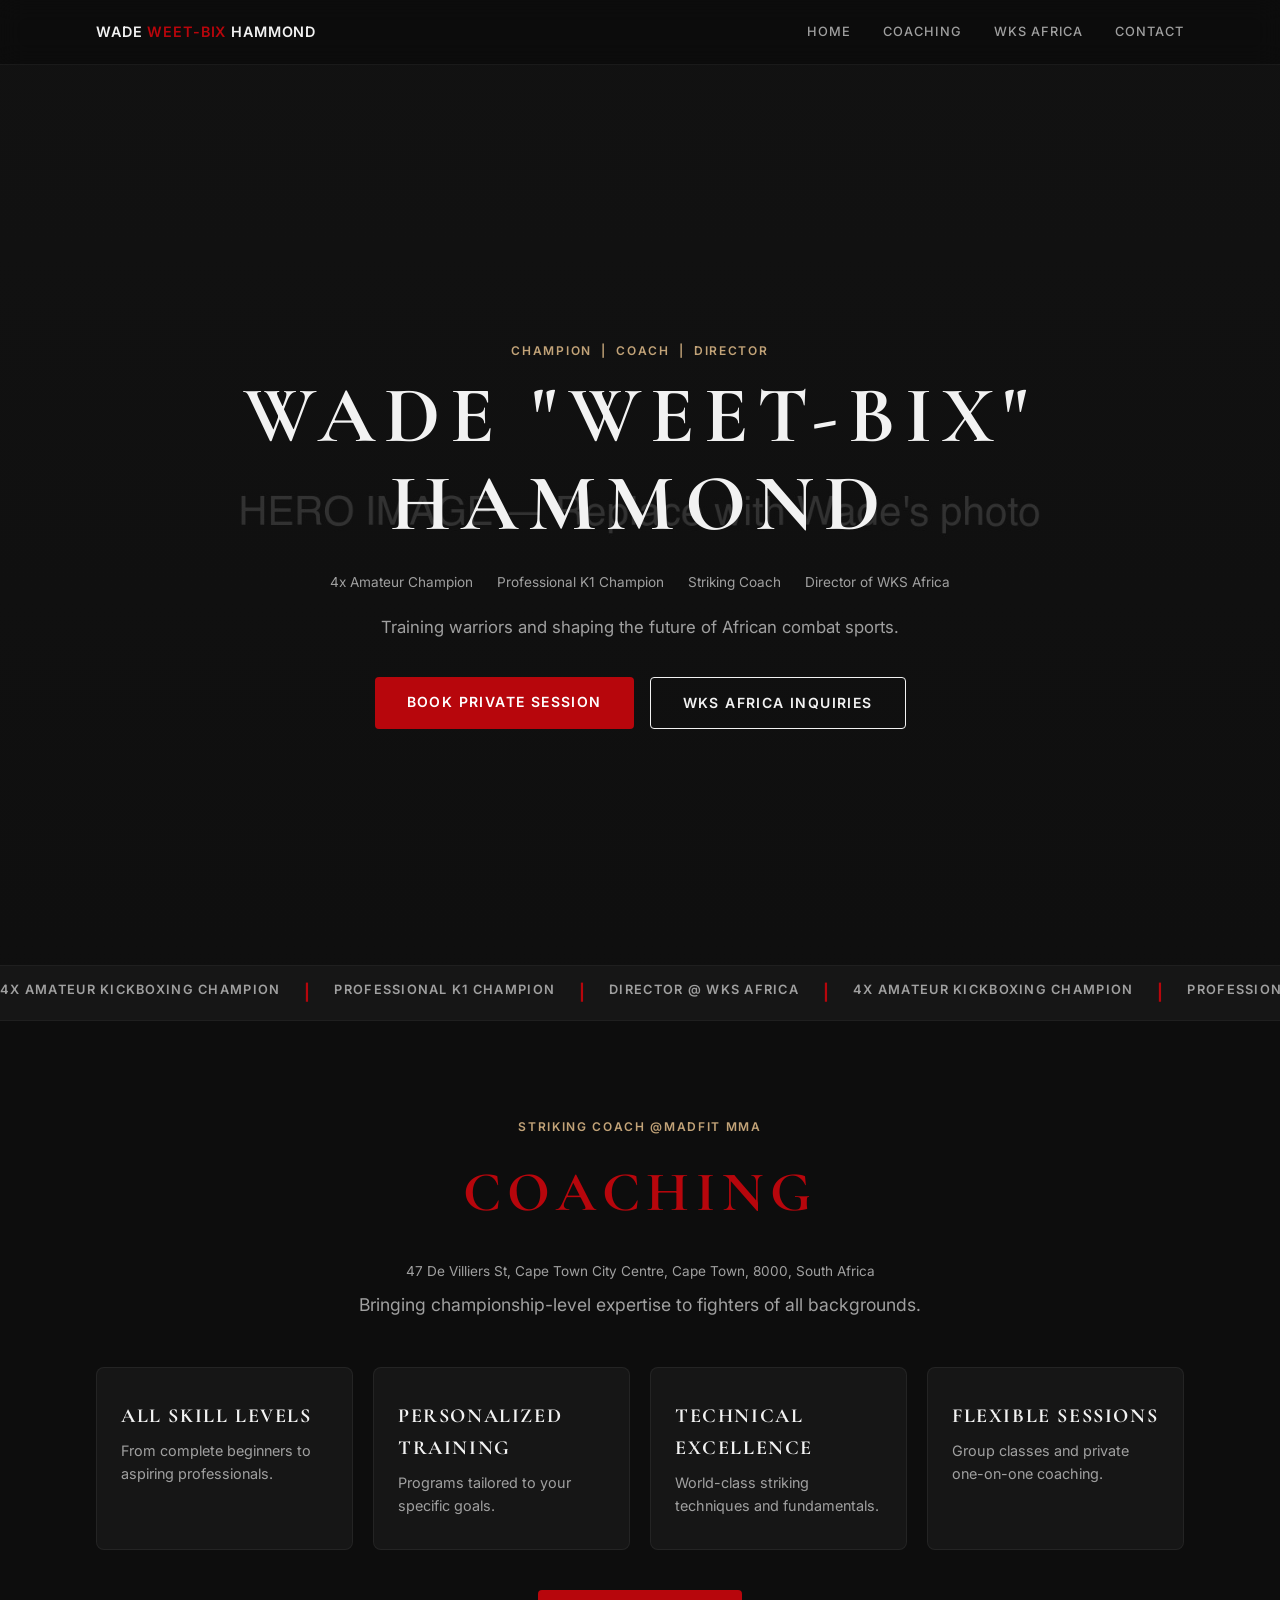
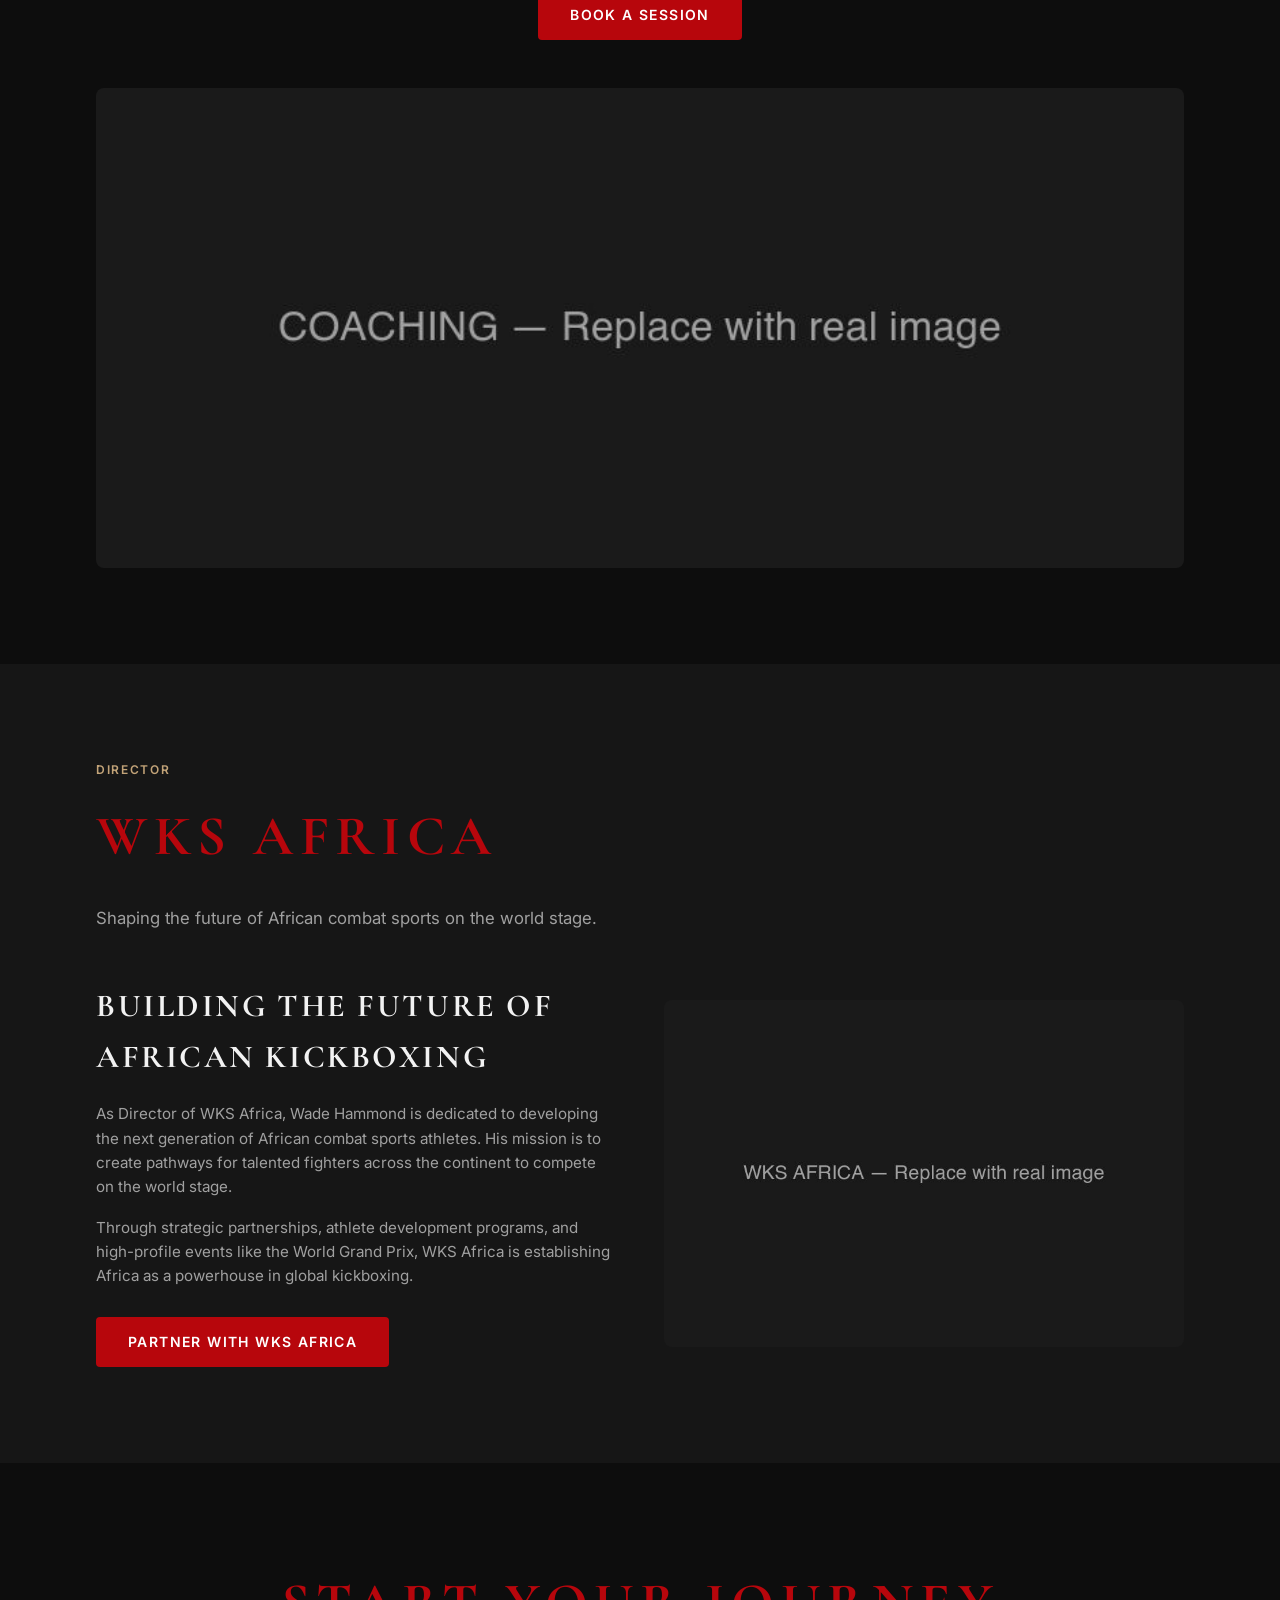
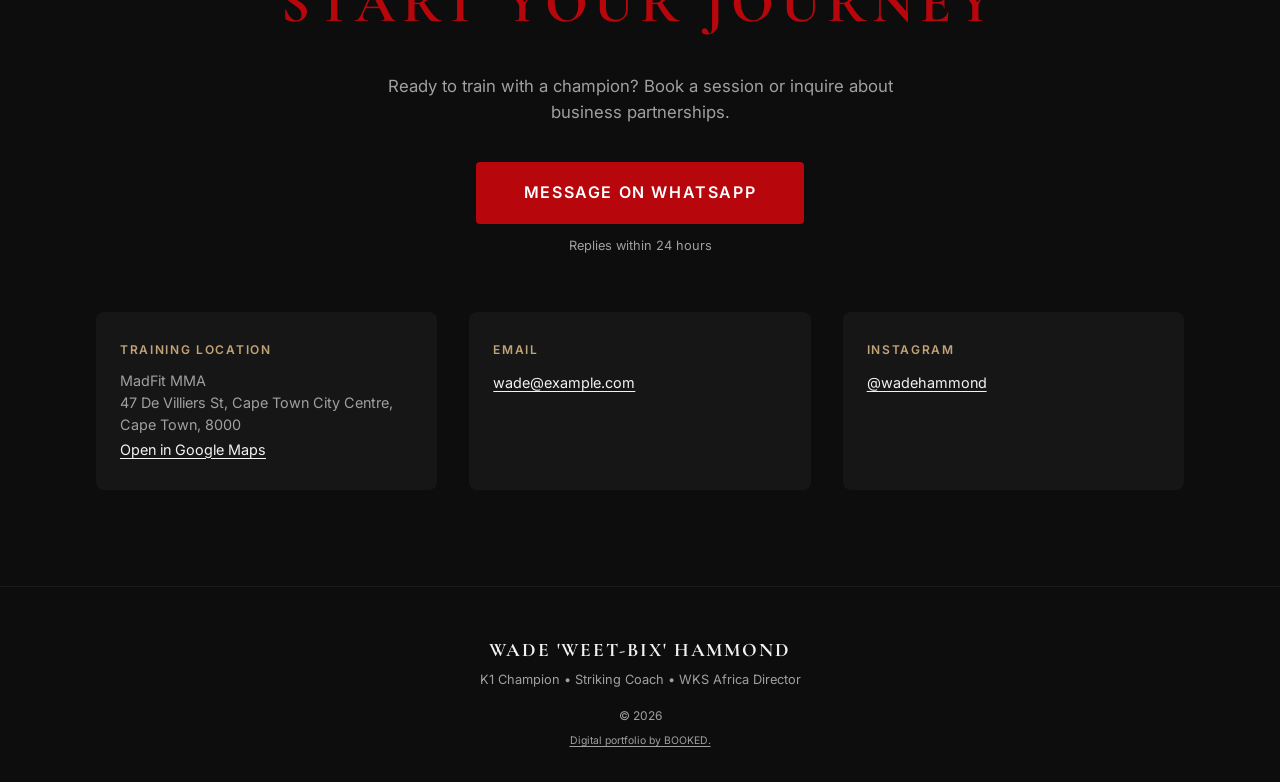
==== index.html @ 92cc2218 "Initial site for Wade 'Weet-Bix' Hammond Static one-page portfolio: hero, coaching, WKS Africa, cont" ====
<!DOCTYPE html>
<html lang="en">
<head>
  <meta charset="UTF-8">
  <meta name="viewport" content="width=device-width, initial-scale=1.0">
  <meta name="theme-color" content="#0D0D0D">
  <title>Wade "Weet-Bix" Hammond — K1 Champion, Striking Coach, WKS Africa Director</title>
  <meta name="description" content="Wade 'Weet-Bix' Hammond — 4x Amateur Kickboxing Champion, Professional K1 Champion, Striking Coach at MadFit MMA, and Director of WKS Africa.">
  <link rel="canonical" href="https://TODO.github.io/">
  <meta property="og:type" content="website">
  <meta property="og:title" content="Wade 'Weet-Bix' Hammond — K1 Champion & Coach">
  <meta property="og:description" content="4x Amateur Kickboxing Champion. Professional K1 Champion. Striking Coach. Director of WKS Africa.">
  <meta property="og:image" content="https://TODO.github.io/assets/og.jpg">
  <meta property="og:url" content="https://TODO.github.io/">
  <meta name="twitter:card" content="summary_large_image">
  <meta name="twitter:title" content="Wade 'Weet-Bix' Hammond — K1 Champion & Coach">
  <meta name="twitter:description" content="4x Amateur Kickboxing Champion. Professional K1 Champion. Striking Coach. Director of WKS Africa.">
  <meta name="twitter:image" content="https://TODO.github.io/assets/og.jpg">
  <link rel="icon" href="favicon.ico" sizes="any">
  <link rel="preconnect" href="https://fonts.googleapis.com">
  <link rel="preconnect" href="https://fonts.gstatic.com" crossorigin>
  <link href="https://fonts.googleapis.com/css2?family=Cormorant+Garamond:wght@600;700&family=Inter:wght@400;500;600&display=swap" rel="stylesheet">
  <link rel="stylesheet" href="styles.css">
  <script type="application/ld+json">
  {
    "@context": "https://schema.org",
    "@type": "Person",
    "name": "Wade Hammond",
    "alternateName": "Weet-Bix",
    "jobTitle": "Professional K1 Champion, Striking Coach, Director of WKS Africa",
    "sameAs": ["https://www.instagram.com/wadehammond91/"]
  }
  </script>
</head>
<body>
  <!-- HEADER -->
  <header class="header" id="header">
    <div class="header__inner">
      <a href="#" class="header__logo">Wade <span class="header__logo-accent">Weet-Bix</span> Hammond</a>
      <button class="burger" id="burger" aria-label="Open menu" aria-expanded="false" aria-controls="nav">
        <span class="burger__line"></span>
        <span class="burger__line"></span>
        <span class="burger__line"></span>
      </button>
      <nav class="nav" id="nav" role="navigation">
        <a href="#" class="nav__link">Home</a>
        <a href="#coaching" class="nav__link">Coaching</a>
        <a href="#wks" class="nav__link">WKS Africa</a>
        <a href="#contact" class="nav__link">Contact</a>
      </nav>
    </div>
  </header>

  <main>
    <!-- HERO -->
    <section class="hero" id="home">
      <div class="hero__bg" role="img" aria-label="Wade Hammond in action"></div>
      <div class="hero__overlay"></div>
      <div class="hero__content">
        <p class="label">Champion &nbsp;|&nbsp; Coach &nbsp;|&nbsp; Director</p>
        <h1 class="hero__title">Wade "Weet-Bix"<br>Hammond</h1>
        <ul class="hero__stats">
          <li>4x Amateur Champion</li>
          <li>Professional K1 Champion</li>
          <li>Striking Coach</li>
          <li>Director of WKS Africa</li>
        </ul>
        <p class="hero__text">Training warriors and shaping the future of African combat sports.</p>
        <div class="hero__buttons">
          <a href="https://wa.me/27712746378?text=Hi%20Wade%2C%20I%27d%20like%20to%20book%20a%20private%20session." class="btn btn--primary" target="_blank" rel="noopener">Book Private Session</a>
          <a href="https://wa.me/27712746378?text=Hi%20Wade%2C%20I%27m%20enquiring%20about%20WKS%20Africa." class="btn btn--outline" target="_blank" rel="noopener">WKS Africa Inquiries</a>
        </div>
      </div>
    </section>

    <!-- TICKER -->
    <div class="ticker" aria-hidden="true">
      <div class="ticker__track">
        <span class="ticker__item">4x Amateur Kickboxing Champion</span>
        <span class="ticker__sep">|</span>
        <span class="ticker__item">Professional K1 Champion</span>
        <span class="ticker__sep">|</span>
        <span class="ticker__item">Director @ WKS Africa</span>
        <span class="ticker__sep">|</span>
        <span class="ticker__item">4x Amateur Kickboxing Champion</span>
        <span class="ticker__sep">|</span>
        <span class="ticker__item">Professional K1 Champion</span>
        <span class="ticker__sep">|</span>
        <span class="ticker__item">Director @ WKS Africa</span>
        <span class="ticker__sep">|</span>
      </div>
    </div>

    <!-- COACHING -->
    <section class="section coaching" id="coaching">
      <div class="container">
        <p class="label">Striking Coach @MadFit MMA</p>
        <h2 class="section__title">Coaching</h2>
        <p class="coaching__address">47 De Villiers St, Cape Town City Centre, Cape Town, 8000, South Africa</p>
        <p class="coaching__intro">Bringing championship-level expertise to fighters of all backgrounds.</p>
        <div class="cards">
          <div class="card reveal">
            <h3 class="card__title">All Skill Levels</h3>
            <p class="card__text">From complete beginners to aspiring professionals.</p>
          </div>
          <div class="card reveal">
            <h3 class="card__title">Personalized Training</h3>
            <p class="card__text">Programs tailored to your specific goals.</p>
          </div>
          <div class="card reveal">
            <h3 class="card__title">Technical Excellence</h3>
            <p class="card__text">World-class striking techniques and fundamentals.</p>
          </div>
          <div class="card reveal">
            <h3 class="card__title">Flexible Sessions</h3>
            <p class="card__text">Group classes and private one-on-one coaching.</p>
          </div>
        </div>
        <a href="https://wa.me/27712746378?text=Hi%20Wade%2C%20I%27d%20like%20to%20book%20a%20private%20session." class="btn btn--primary" target="_blank" rel="noopener">Book A Session</a>
        <div class="coaching__image reveal">
          <img src="assets/coaching.jpg" alt="Wade Hammond coaching a fighter at MadFit MMA" loading="lazy" width="800" height="533">
        </div>
      </div>
    </section>

    <!-- WKS AFRICA -->
    <section class="section wks" id="wks">
      <div class="container">
        <p class="label">Director</p>
        <h2 class="section__title">WKS Africa</h2>
        <p class="wks__sub">Shaping the future of African combat sports on the world stage.</p>
        <div class="wks__body reveal">
          <div class="wks__copy">
            <h3 class="wks__heading">Building the Future of African Kickboxing</h3>
            <p>As Director of WKS Africa, Wade Hammond is dedicated to developing the next generation of African combat sports athletes. His mission is to create pathways for talented fighters across the continent to compete on the world stage.</p>
            <p>Through strategic partnerships, athlete development programs, and high-profile events like the World Grand Prix, WKS Africa is establishing Africa as a powerhouse in global kickboxing.</p>
            <a href="https://wa.me/27712746378?text=Hi%20Wade%2C%20I%27m%20enquiring%20about%20WKS%20Africa." class="btn btn--primary" target="_blank" rel="noopener">Partner with WKS Africa</a>
          </div>
          <div class="wks__image">
            <img src="assets/wks.jpg" alt="WKS Africa event — fighters competing on stage" loading="lazy" width="800" height="533">
          </div>
        </div>
      </div>
    </section>

    <!-- CONTACT -->
    <section class="section contact" id="contact">
      <div class="container">
        <h2 class="section__title">Start Your Journey</h2>
        <p class="contact__intro">Ready to train with a champion? Book a session or inquire about business partnerships.</p>
        <a href="https://wa.me/27712746378?text=Hi%20Wade%2C%20I%27d%20like%20to%20book%20a%20private%20session." class="btn btn--primary btn--lg" target="_blank" rel="noopener">Message on WhatsApp</a>
        <p class="contact__reply">Replies within 24 hours</p>
        <div class="contact__grid reveal">
          <div class="contact__block">
            <h3 class="contact__label">Training Location</h3>
            <p>MadFit MMA</p>
            <p>47 De Villiers St, Cape Town City Centre, Cape Town, 8000</p>
            <a href="https://maps.google.com/?q=47+De+Villiers+St,+Cape+Town+City+Centre,+Cape+Town,+8000" class="contact__link" target="_blank" rel="noopener">Open in Google Maps</a>
          </div>
          <div class="contact__block">
            <h3 class="contact__label">Email</h3>
            <!-- TODO: replace with real email -->
            <a href="mailto:wade@example.com" class="contact__link">wade@example.com</a>
          </div>
          <div class="contact__block">
            <h3 class="contact__label">Instagram</h3>
            <a href="https://www.instagram.com/wadehammond91/" class="contact__link" target="_blank" rel="noopener">@wadehammond</a>
          </div>
        </div>
      </div>
    </section>
  </main>

  <!-- FOOTER -->
  <footer class="footer">
    <div class="container">
      <p class="footer__name">Wade 'Weet-Bix' Hammond</p>
      <p class="footer__sub">K1 Champion &bull; Striking Coach &bull; WKS Africa Director</p>
      <p class="footer__copy">&copy; 2026</p>
      <!-- TODO: replace placeholder URL -->
      <p class="footer__credit"><a href="https://TODO.example.com" target="_blank" rel="noopener">Digital portfolio by BOOKED.</a></p>
    </div>
  </footer>

  <script src="script.js"></script>
</body>
</html>
---- styles.css ----
/* ─── RESET & TOKENS ─── */
*,*::before,*::after{box-sizing:border-box;margin:0;padding:0}
:root{
  --bg:#0D0D0D;--panel:#161616;--text:#F2F2F2;--muted:#A0A0A0;
  --red:#B7060C;--gold:#C2A378;
  --font-heading:'Cormorant Garamond',serif;
  --font-body:'Inter',sans-serif;
  --ease:cubic-bezier(.22,1,.36,1);
}
html{scroll-behavior:smooth;scroll-padding-top:72px}
body{font-family:var(--font-body);color:var(--text);background:var(--bg);line-height:1.6;-webkit-font-smoothing:antialiased;overflow-x:hidden}
img{display:block;max-width:100%;height:auto}
a{color:inherit;text-decoration:none}
ul{list-style:none}

/* ─── UTILITIES ─── */
.container{width:100%;max-width:1120px;margin:0 auto;padding:0 16px}
.label{font-family:var(--font-body);font-size:.75rem;font-weight:600;letter-spacing:.14em;text-transform:uppercase;color:var(--gold);margin-bottom:12px}
.section{padding:96px 0}
.section__title{font-family:var(--font-heading);font-size:clamp(2rem,5vw,3.5rem);font-weight:700;text-transform:uppercase;letter-spacing:.12em;color:var(--red);margin-bottom:24px}

/* ─── BUTTONS ─── */
.btn{display:inline-block;font-family:var(--font-body);font-weight:600;font-size:.875rem;letter-spacing:.1em;text-transform:uppercase;padding:14px 32px;border-radius:4px;min-height:44px;min-width:44px;transition:opacity .25s var(--ease),transform .25s var(--ease);cursor:pointer;text-align:center}
.btn:focus-visible{outline:2px solid var(--gold);outline-offset:3px}
.btn--primary{background:var(--red);color:#fff;border:none}
.btn--primary:hover{opacity:.88;transform:translateY(-1px)}
.btn--outline{background:transparent;color:var(--text);border:1px solid var(--text)}
.btn--outline:hover{background:rgba(255,255,255,.06)}
.btn--lg{font-size:1rem;padding:18px 48px}

/* ─── HEADER ─── */
.header{position:sticky;top:0;z-index:100;background:rgba(13,13,13,.92);backdrop-filter:blur(12px);-webkit-backdrop-filter:blur(12px);border-bottom:1px solid rgba(255,255,255,.06)}
.header__inner{display:flex;align-items:center;justify-content:space-between;height:64px;max-width:1120px;margin:0 auto;padding:0 16px}
.header__logo{font-family:var(--font-body);font-weight:600;font-size:.9rem;letter-spacing:.06em;text-transform:uppercase;white-space:nowrap}
.header__logo-accent{color:var(--red)}
.nav{display:flex;gap:32px}
.nav__link{font-size:.8rem;font-weight:500;letter-spacing:.08em;text-transform:uppercase;color:var(--muted);transition:color .2s}
.nav__link:hover,.nav__link:focus-visible{color:var(--text)}

/* burger */
.burger{display:none;flex-direction:column;justify-content:center;gap:5px;width:44px;height:44px;background:none;border:none;cursor:pointer;padding:10px}
.burger__line{display:block;width:24px;height:2px;background:var(--text);border-radius:2px;transition:transform .3s var(--ease),opacity .3s}
.burger[aria-expanded="true"] .burger__line:nth-child(1){transform:translateY(7px) rotate(45deg)}
.burger[aria-expanded="true"] .burger__line:nth-child(2){opacity:0}
.burger[aria-expanded="true"] .burger__line:nth-child(3){transform:translateY(-7px) rotate(-45deg)}

@media(max-width:767px){
  .burger{display:flex}
  .nav{position:fixed;inset:64px 0 0;background:rgba(13,13,13,.97);flex-direction:column;align-items:center;justify-content:center;gap:40px;transform:translateY(-100%);opacity:0;pointer-events:none;transition:transform .4s var(--ease),opacity .4s}
  .nav--open{transform:translateY(0);opacity:1;pointer-events:auto}
  .nav__link{font-size:1.1rem}
}

/* ─── HERO ─── */
.hero{position:relative;min-height:100svh;display:flex;align-items:center;justify-content:center;text-align:center;overflow:hidden}
.hero__bg{position:absolute;inset:0;background:url('assets/hero.jpg') center/cover no-repeat;z-index:0}
.hero__overlay{position:absolute;inset:0;background:linear-gradient(180deg,rgba(13,13,13,.65) 0%,rgba(13,13,13,.85) 100%);z-index:1}
.hero__content{position:relative;z-index:2;padding:120px 16px 80px}
.hero__title{font-family:var(--font-heading);font-size:clamp(2.4rem,7vw,5rem);font-weight:700;text-transform:uppercase;letter-spacing:.12em;line-height:1.1;margin-bottom:24px}
.hero__stats{display:flex;flex-wrap:wrap;justify-content:center;gap:8px 24px;margin-bottom:20px;font-size:.85rem;color:var(--muted)}
.hero__stats li{white-space:nowrap}
.hero__text{max-width:560px;margin:0 auto 36px;font-size:1.05rem;color:var(--muted)}
.hero__buttons{display:flex;flex-wrap:wrap;justify-content:center;gap:16px}

/* ─── TICKER ─── */
.ticker{overflow:hidden;background:var(--panel);padding:14px 0;border-top:1px solid rgba(255,255,255,.04);border-bottom:1px solid rgba(255,255,255,.04)}
.ticker__track{display:flex;gap:24px;white-space:nowrap;animation:scroll 30s linear infinite;width:max-content}
.ticker__item{font-size:.8rem;font-weight:600;letter-spacing:.1em;text-transform:uppercase;color:var(--muted)}
.ticker__sep{color:var(--red);font-weight:700}
@keyframes scroll{to{transform:translateX(-50%)}}
@media(prefers-reduced-motion:reduce){.ticker__track{animation:none}}

/* ─── COACHING ─── */
.coaching{text-align:center}
.coaching__address{font-size:.85rem;color:var(--muted);margin-bottom:8px}
.coaching__intro{font-size:1.1rem;color:var(--muted);max-width:600px;margin:0 auto 48px}
.cards{display:grid;grid-template-columns:repeat(auto-fit,minmax(240px,1fr));gap:20px;margin-bottom:40px}
.card{background:var(--panel);border:1px solid rgba(255,255,255,.06);border-radius:8px;padding:32px 24px;text-align:left}
.card__title{font-family:var(--font-heading);font-size:1.25rem;font-weight:700;text-transform:uppercase;letter-spacing:.08em;margin-bottom:8px}
.card__text{font-size:.9rem;color:var(--muted);line-height:1.55}
.coaching .btn{margin-bottom:48px}
.coaching__image img{border-radius:8px;width:100%;max-height:480px;object-fit:cover}

/* ─── WKS ─── */
.wks{background:var(--panel)}
.wks__sub{font-size:1.05rem;color:var(--muted);margin-bottom:48px;max-width:600px}
.wks__body{display:grid;grid-template-columns:1fr 1fr;gap:48px;align-items:center}
.wks__heading{font-family:var(--font-heading);font-size:clamp(1.4rem,3vw,2rem);font-weight:700;text-transform:uppercase;letter-spacing:.08em;margin-bottom:20px}
.wks__copy p{color:var(--muted);margin-bottom:16px;font-size:.95rem}
.wks__copy .btn{margin-top:12px}
.wks__image img{border-radius:8px;width:100%;object-fit:cover}
@media(max-width:767px){.wks__body{grid-template-columns:1fr}}

/* ─── CONTACT ─── */
.contact{text-align:center}
.contact__intro{color:var(--muted);max-width:520px;margin:0 auto 36px;font-size:1.05rem}
.contact__reply{font-size:.8rem;color:var(--muted);margin-top:12px;margin-bottom:56px}
.contact__grid{display:grid;grid-template-columns:repeat(auto-fit,minmax(200px,1fr));gap:32px;text-align:left}
.contact__block{background:var(--panel);border-radius:8px;padding:28px 24px}
.contact__label{font-family:var(--font-body);font-size:.75rem;font-weight:600;letter-spacing:.14em;text-transform:uppercase;color:var(--gold);margin-bottom:10px}
.contact__block p{font-size:.9rem;color:var(--muted);line-height:1.55}
.contact__link{color:var(--text);font-size:.9rem;text-decoration:underline;text-underline-offset:3px}
.contact__link:hover{color:var(--gold)}

/* ─── FOOTER ─── */
.footer{border-top:1px solid rgba(255,255,255,.06);padding:48px 0 32px;text-align:center}
.footer__name{font-family:var(--font-heading);font-size:1.2rem;font-weight:700;text-transform:uppercase;letter-spacing:.1em;margin-bottom:4px}
.footer__sub{font-size:.8rem;color:var(--muted);margin-bottom:16px}
.footer__copy{font-size:.75rem;color:var(--muted);margin-bottom:8px}
.footer__credit{font-size:.65rem;color:var(--muted)}
.footer__credit a{text-decoration:underline;text-underline-offset:2px}
.footer__credit a:hover{color:var(--gold)}

/* ─── REVEAL ANIMATION ─── */
.reveal{opacity:0;transform:translateY(24px);transition:opacity .6s var(--ease),transform .6s var(--ease)}
.reveal--visible{opacity:1;transform:translateY(0)}
@media(prefers-reduced-motion:reduce){.reveal{opacity:1;transform:none;transition:none}}

/* ─── FOCUS STATES ─── */
:focus-visible{outline:2px solid var(--gold);outline-offset:3px}
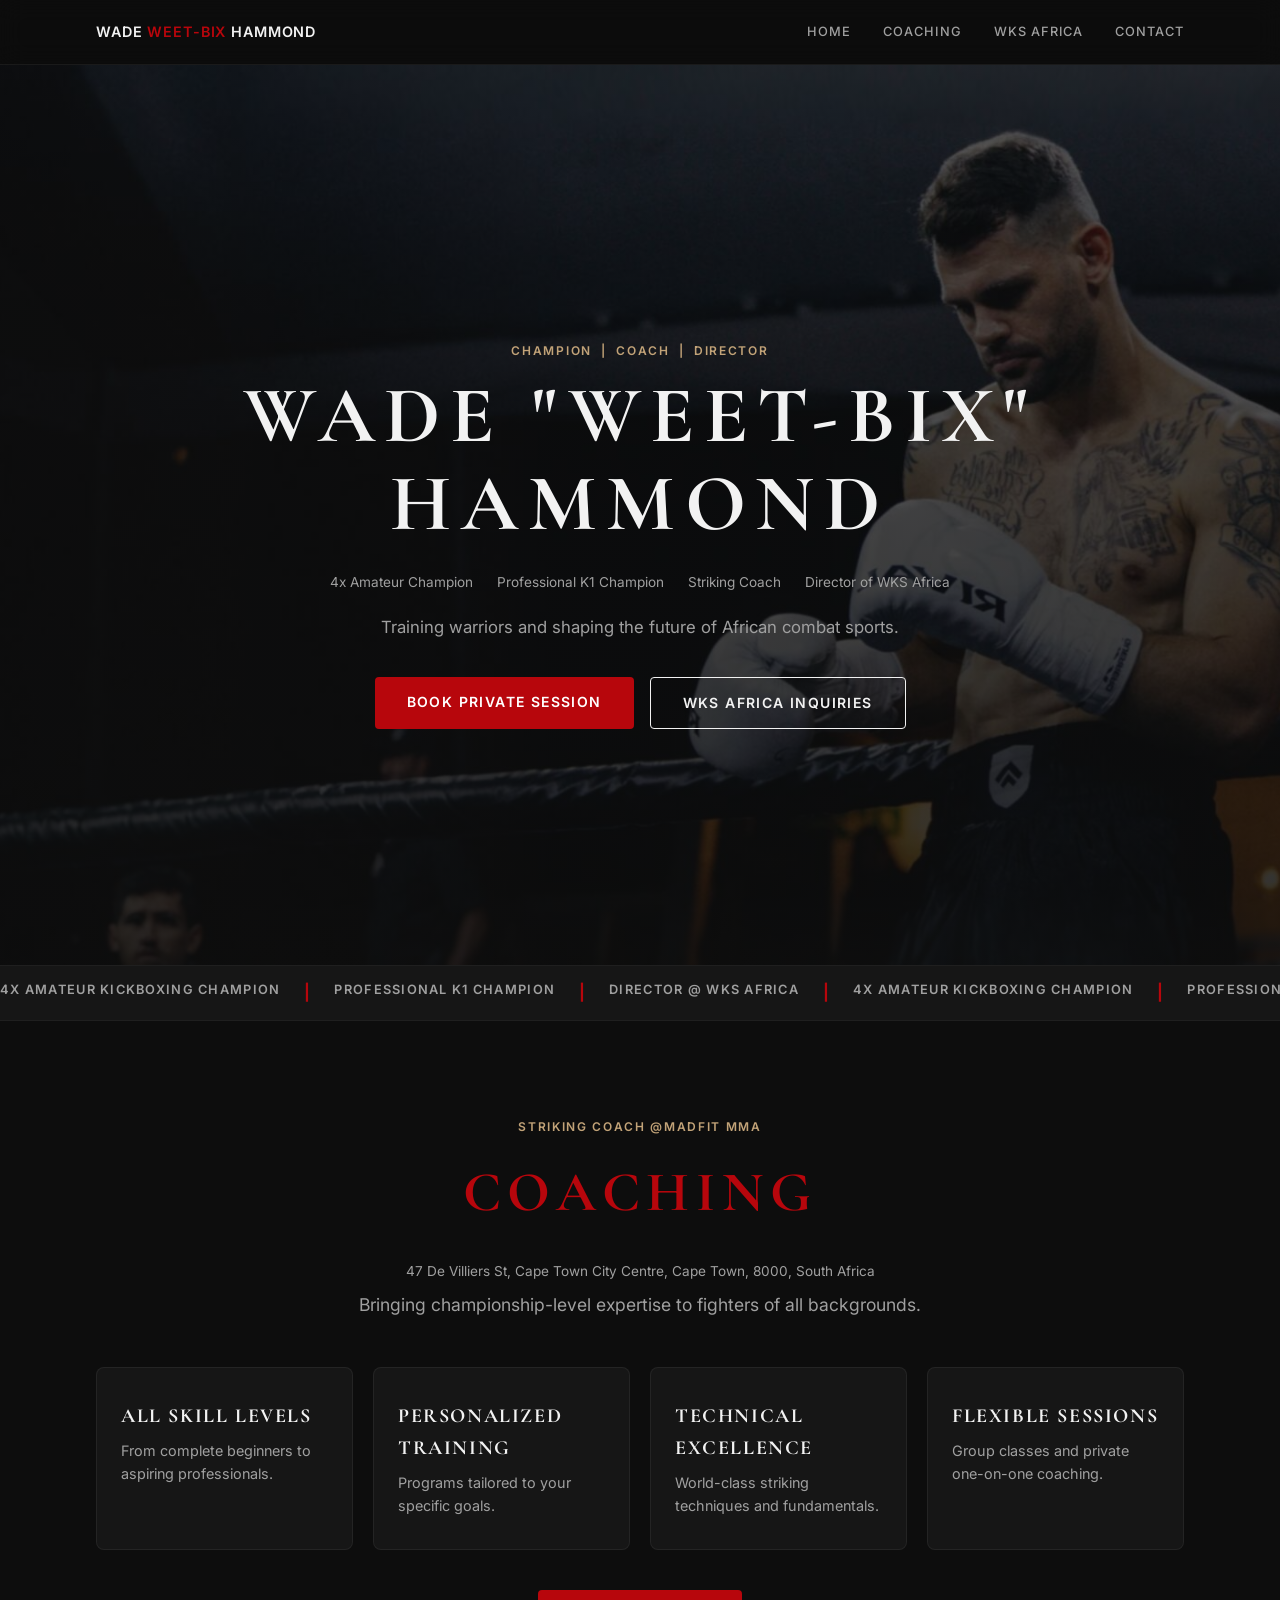
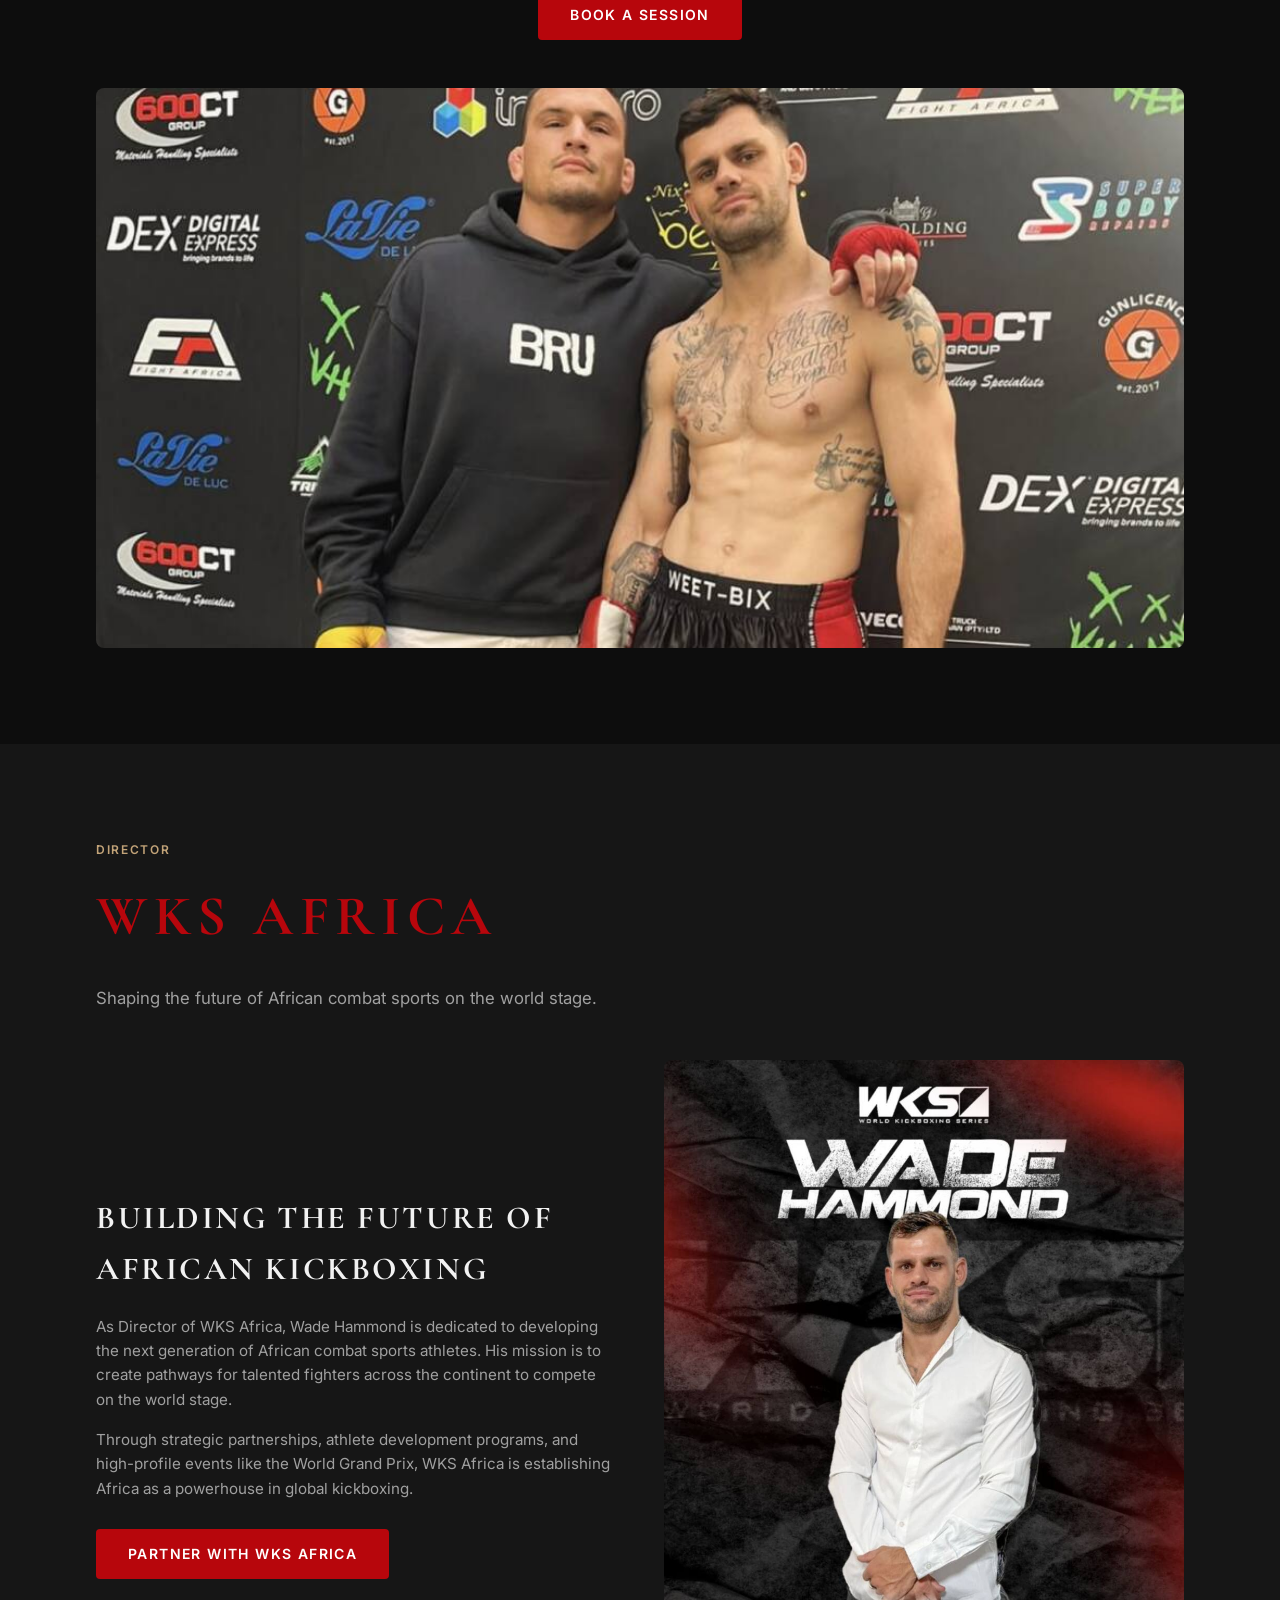
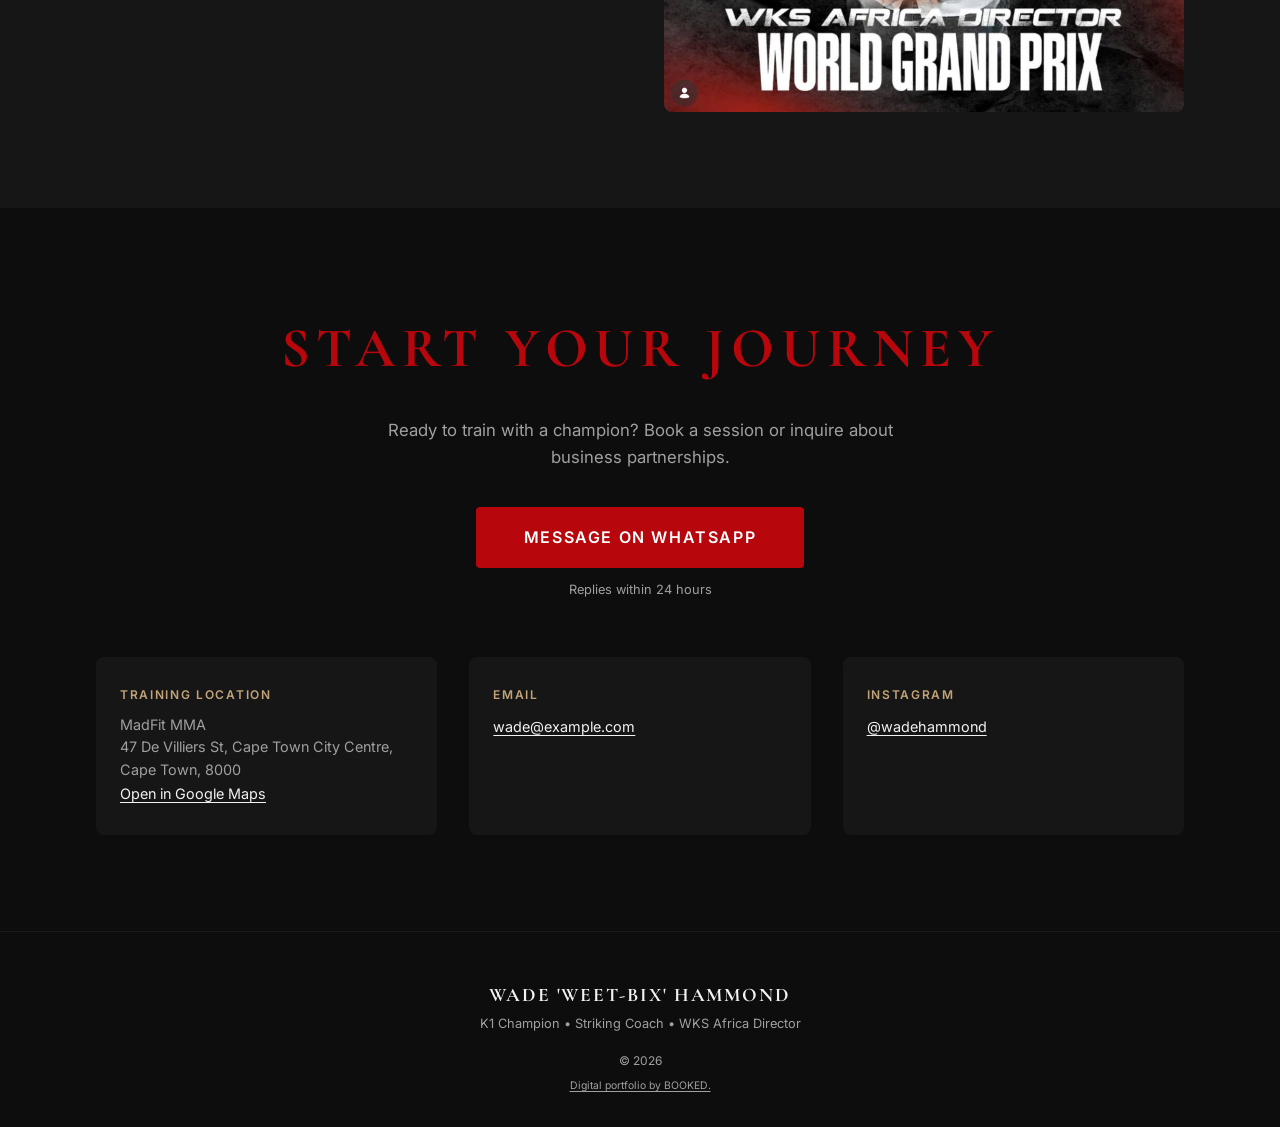
==== commit a4663dd3: "Add real photos from Wix site, compressed under 300KB Co-Authored-By: Claude Sonnet 5.5 <noreply@ant" ====
--- a/index.html
+++ b/index.html
@@ -6,16 +6,16 @@
   <meta name="theme-color" content="#0D0D0D">
   <title>Wade "Weet-Bix" Hammond — K1 Champion, Striking Coach, WKS Africa Director</title>
   <meta name="description" content="Wade 'Weet-Bix' Hammond — 4x Amateur Kickboxing Champion, Professional K1 Champion, Striking Coach at MadFit MMA, and Director of WKS Africa.">
-  <link rel="canonical" href="https://TODO.github.io/">
+  <link rel="canonical" href="https://getbookednow.github.io/wade-hammond/">
   <meta property="og:type" content="website">
   <meta property="og:title" content="Wade 'Weet-Bix' Hammond — K1 Champion & Coach">
   <meta property="og:description" content="4x Amateur Kickboxing Champion. Professional K1 Champion. Striking Coach. Director of WKS Africa.">
-  <meta property="og:image" content="https://TODO.github.io/assets/og.jpg">
-  <meta property="og:url" content="https://TODO.github.io/">
+  <meta property="og:image" content="https://getbookednow.github.io/wade-hammond/assets/og.jpg">
+  <meta property="og:url" content="https://getbookednow.github.io/wade-hammond/">
   <meta name="twitter:card" content="summary_large_image">
   <meta name="twitter:title" content="Wade 'Weet-Bix' Hammond — K1 Champion & Coach">
   <meta name="twitter:description" content="4x Amateur Kickboxing Champion. Professional K1 Champion. Striking Coach. Director of WKS Africa.">
-  <meta name="twitter:image" content="https://TODO.github.io/assets/og.jpg">
+  <meta name="twitter:image" content="https://getbookednow.github.io/wade-hammond/assets/og.jpg">
   <link rel="icon" href="favicon.ico" sizes="any">
   <link rel="preconnect" href="https://fonts.googleapis.com">
   <link rel="preconnect" href="https://fonts.gstatic.com" crossorigin>
@@ -118,7 +118,7 @@
         </div>
         <a href="https://wa.me/27712746378?text=Hi%20Wade%2C%20I%27d%20like%20to%20book%20a%20private%20session." class="btn btn--primary" target="_blank" rel="noopener">Book A Session</a>
         <div class="coaching__image reveal">
-          <img src="assets/coaching.jpg" alt="Wade Hammond coaching a fighter at MadFit MMA" loading="lazy" width="800" height="533">
+          <img src="assets/coaching.jpg" alt="Wade Hammond coaching a fighter at MadFit MMA" loading="lazy" width="1000" height="1255">
         </div>
       </div>
     </section>
@@ -137,7 +137,7 @@
             <a href="https://wa.me/27712746378?text=Hi%20Wade%2C%20I%27m%20enquiring%20about%20WKS%20Africa." class="btn btn--primary" target="_blank" rel="noopener">Partner with WKS Africa</a>
           </div>
           <div class="wks__image">
-            <img src="assets/wks.jpg" alt="WKS Africa event — fighters competing on stage" loading="lazy" width="800" height="533">
+            <img src="assets/wks.jpg" alt="WKS Africa event — fighters competing on stage" loading="lazy" width="1000" height="1253">
           </div>
         </div>
       </div>
--- a/styles.css
+++ b/styles.css
@@ -79,7 +79,7 @@
 .card__title{font-family:var(--font-heading);font-size:1.25rem;font-weight:700;text-transform:uppercase;letter-spacing:.08em;margin-bottom:8px}
 .card__text{font-size:.9rem;color:var(--muted);line-height:1.55}
 .coaching .btn{margin-bottom:48px}
-.coaching__image img{border-radius:8px;width:100%;max-height:480px;object-fit:cover}
+.coaching__image img{border-radius:8px;width:100%;max-height:560px;object-fit:cover;object-position:50% 25%}
 
 /* ─── WKS ─── */
 .wks{background:var(--panel)}
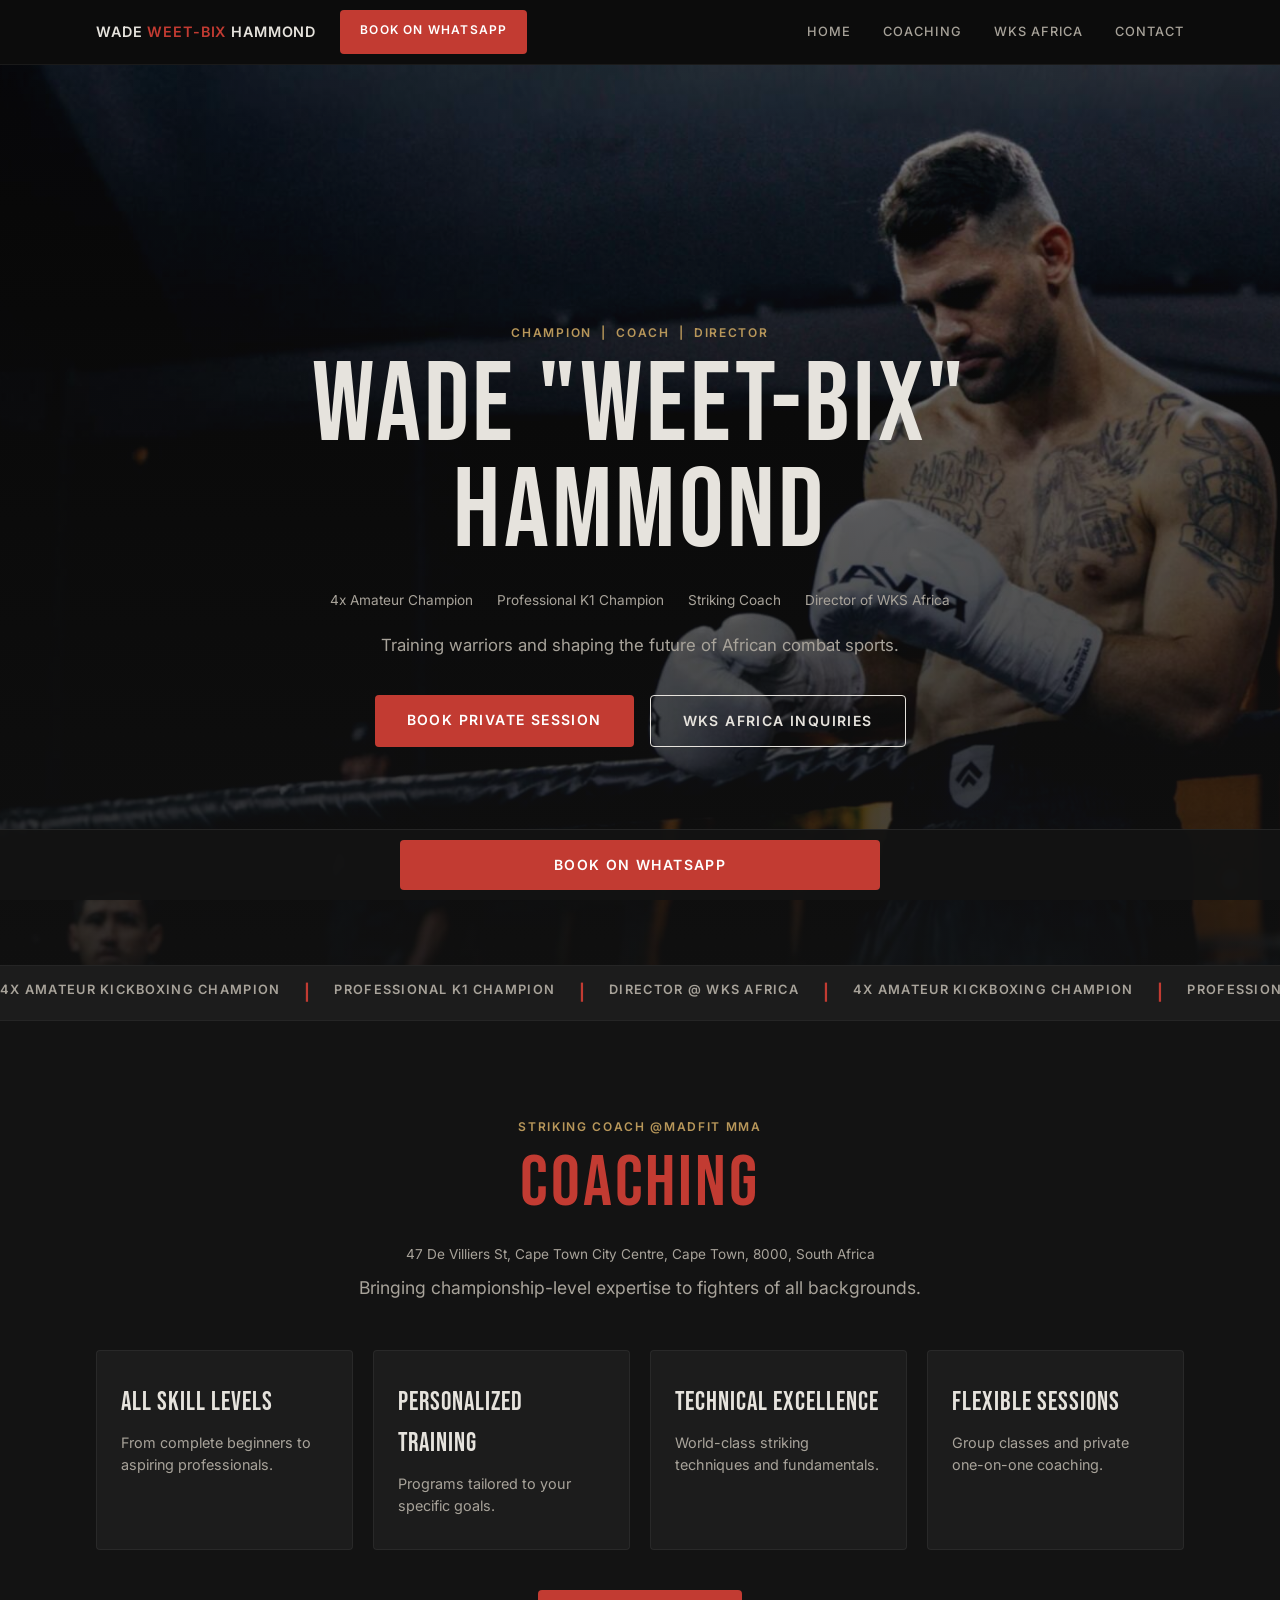
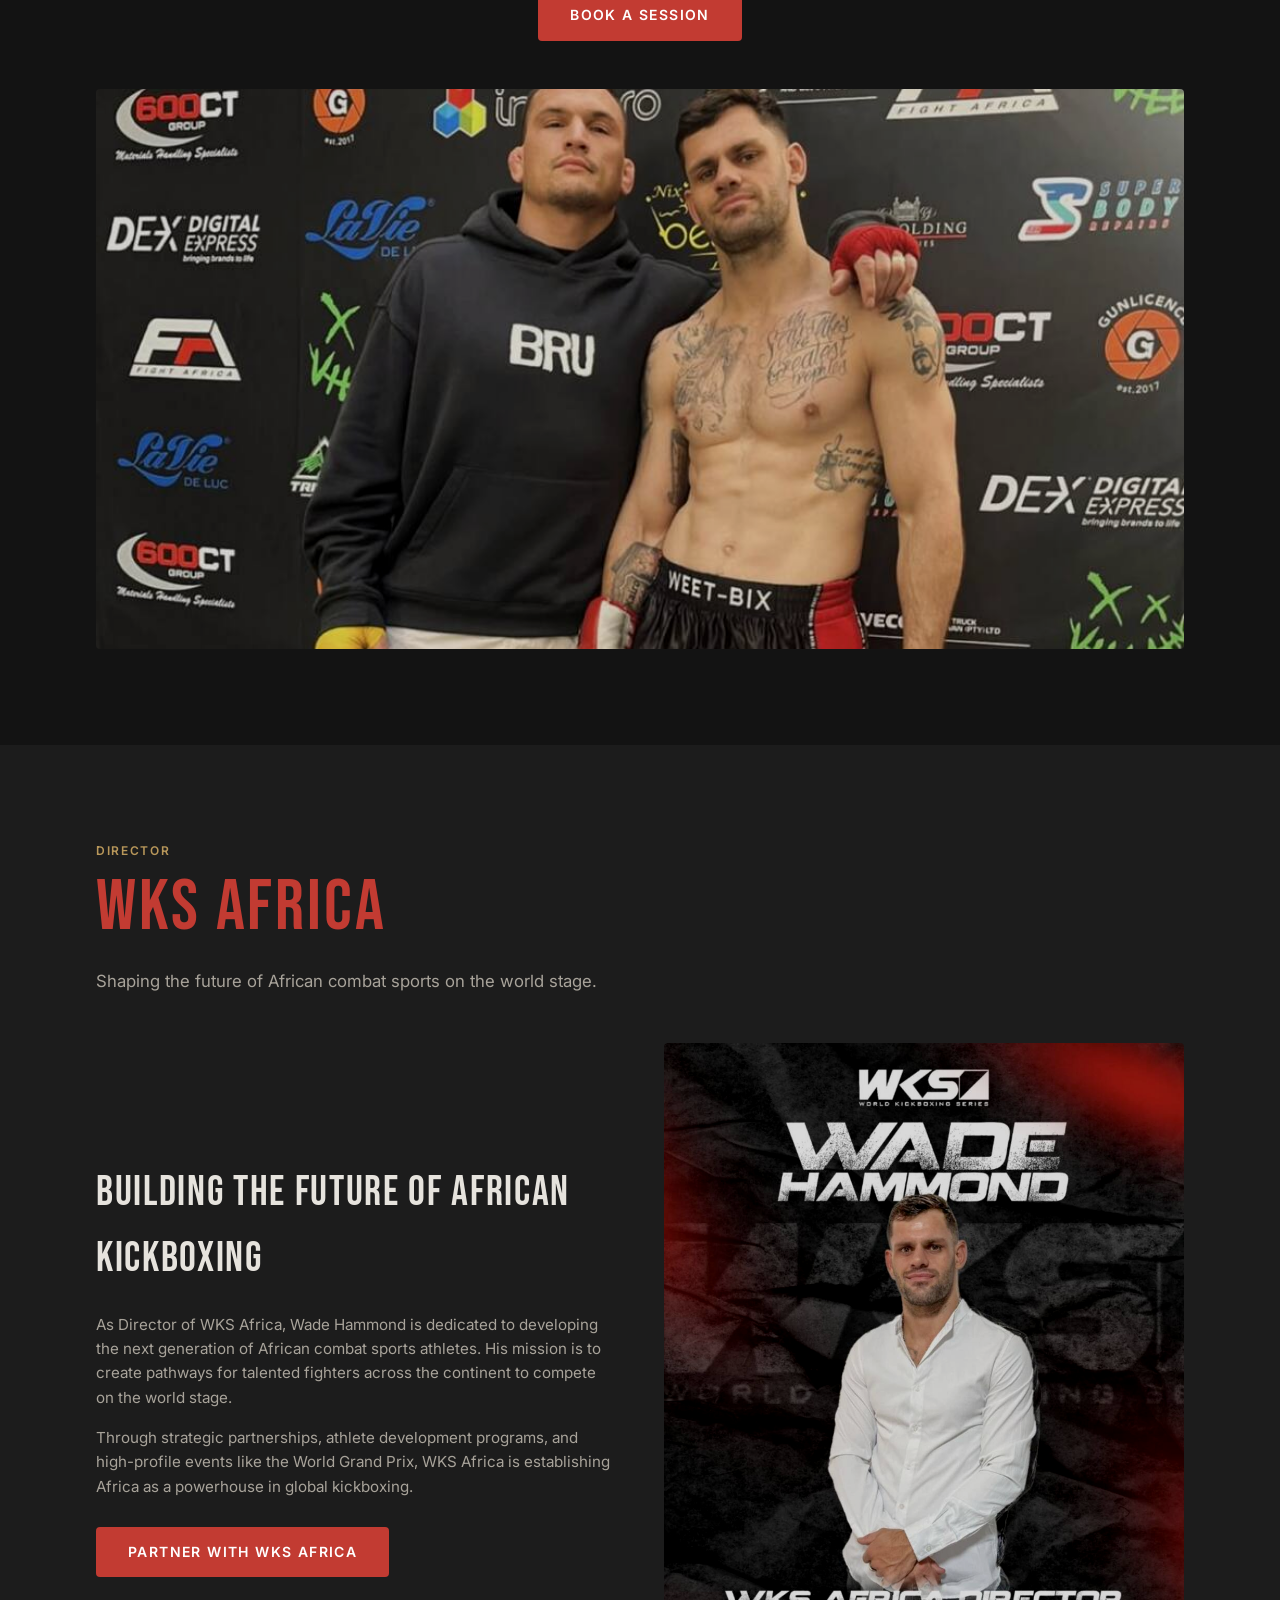
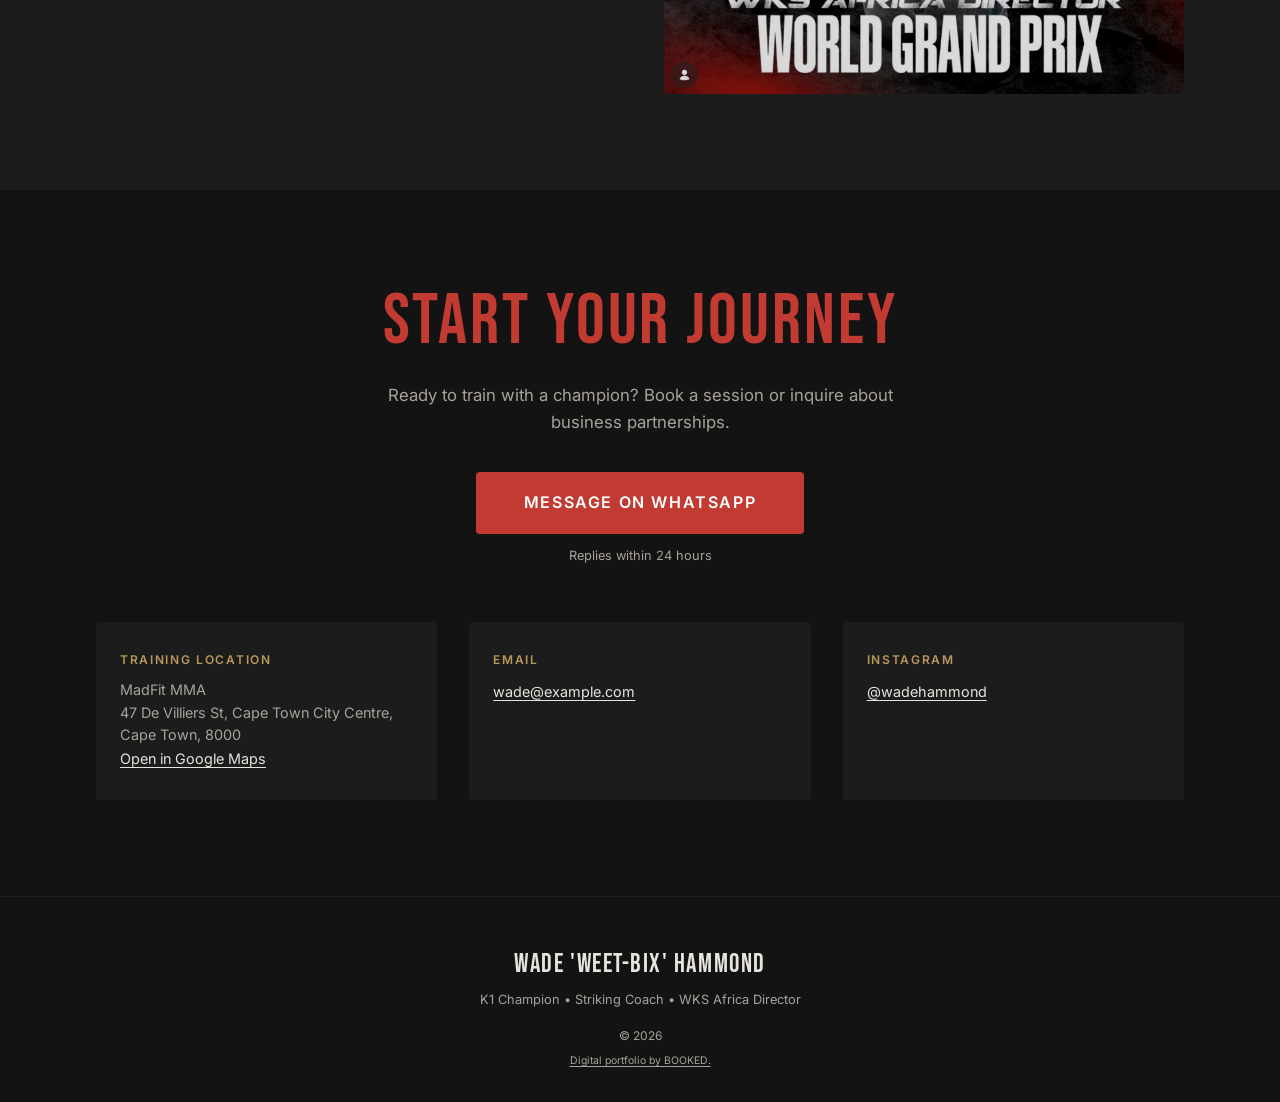
==== commit f247e190: "Restyle: softer dark tokens, Bebas Neue headings, WhatsApp CTA bar, photo grading Co-Authored-By: Cl" ====
--- a/index.html
+++ b/index.html
@@ -3,7 +3,7 @@
 <head>
   <meta charset="UTF-8">
   <meta name="viewport" content="width=device-width, initial-scale=1.0">
-  <meta name="theme-color" content="#0D0D0D">
+  <meta name="theme-color" content="#131313">
   <title>Wade "Weet-Bix" Hammond — K1 Champion, Striking Coach, WKS Africa Director</title>
   <meta name="description" content="Wade 'Weet-Bix' Hammond — 4x Amateur Kickboxing Champion, Professional K1 Champion, Striking Coach at MadFit MMA, and Director of WKS Africa.">
   <link rel="canonical" href="https://getbookednow.github.io/wade-hammond/">
@@ -19,7 +19,7 @@
   <link rel="icon" href="favicon.ico" sizes="any">
   <link rel="preconnect" href="https://fonts.googleapis.com">
   <link rel="preconnect" href="https://fonts.gstatic.com" crossorigin>
-  <link href="https://fonts.googleapis.com/css2?family=Cormorant+Garamond:wght@600;700&family=Inter:wght@400;500;600&display=swap" rel="stylesheet">
+  <link href="https://fonts.googleapis.com/css2?family=Bebas+Neue&family=Inter:wght@400;500;600&display=swap" rel="stylesheet">
   <link rel="stylesheet" href="styles.css">
   <script type="application/ld+json">
   {
@@ -37,6 +37,7 @@
   <header class="header" id="header">
     <div class="header__inner">
       <a href="#" class="header__logo">Wade <span class="header__logo-accent">Weet-Bix</span> Hammond</a>
+      <a href="https://wa.me/27712746378?text=Hi%20Wade%2C%20I%27d%20like%20to%20book%20a%20private%20session." class="btn btn--primary header__cta" target="_blank" rel="noopener">Book on WhatsApp</a>
       <button class="burger" id="burger" aria-label="Open menu" aria-expanded="false" aria-controls="nav">
         <span class="burger__line"></span>
         <span class="burger__line"></span>
@@ -182,6 +183,8 @@
     </div>
   </footer>
 
+  <div class="wabar"><a href="https://wa.me/27712746378?text=Hi%20Wade%2C%20I%27d%20like%20to%20book%20a%20private%20session." class="btn btn--primary" target="_blank" rel="noopener">Book on WhatsApp</a></div>
+
   <script src="script.js"></script>
 </body>
 </html>
--- a/styles.css
+++ b/styles.css
@@ -1,9 +1,9 @@
 /* ─── RESET & TOKENS ─── */
 *,*::before,*::after{box-sizing:border-box;margin:0;padding:0}
 :root{
-  --bg:#0D0D0D;--panel:#161616;--text:#F2F2F2;--muted:#A0A0A0;
-  --red:#B7060C;--gold:#C2A378;
-  --font-heading:'Cormorant Garamond',serif;
+  --bg:#131313;--panel:#1c1c1c;--panel-2:#242424;--text:#E6E3DD;--muted:#A8A39A;
+  --red:#C23B32;--gold:#B8975A;
+  --font-heading:'Bebas Neue',Impact,sans-serif;
   --font-body:'Inter',sans-serif;
   --ease:cubic-bezier(.22,1,.36,1);
 }
@@ -17,7 +17,7 @@
 .container{width:100%;max-width:1120px;margin:0 auto;padding:0 16px}
 .label{font-family:var(--font-body);font-size:.75rem;font-weight:600;letter-spacing:.14em;text-transform:uppercase;color:var(--gold);margin-bottom:12px}
 .section{padding:96px 0}
-.section__title{font-family:var(--font-heading);font-size:clamp(2rem,5vw,3.5rem);font-weight:700;text-transform:uppercase;letter-spacing:.12em;color:var(--red);margin-bottom:24px}
+.section__title{font-family:var(--font-heading);font-size:clamp(2.6rem,7vw,4.5rem);font-weight:400;text-transform:uppercase;letter-spacing:.04em;line-height:1;color:var(--red);margin-bottom:24px}
 
 /* ─── BUTTONS ─── */
 .btn{display:inline-block;font-family:var(--font-body);font-weight:600;font-size:.875rem;letter-spacing:.1em;text-transform:uppercase;padding:14px 32px;border-radius:4px;min-height:44px;min-width:44px;transition:opacity .25s var(--ease),transform .25s var(--ease);cursor:pointer;text-align:center}
@@ -53,10 +53,10 @@
 
 /* ─── HERO ─── */
 .hero{position:relative;min-height:100svh;display:flex;align-items:center;justify-content:center;text-align:center;overflow:hidden}
-.hero__bg{position:absolute;inset:0;background:url('assets/hero.jpg') center/cover no-repeat;z-index:0}
-.hero__overlay{position:absolute;inset:0;background:linear-gradient(180deg,rgba(13,13,13,.65) 0%,rgba(13,13,13,.85) 100%);z-index:1}
+.hero__bg{position:absolute;inset:0;filter:brightness(.82) contrast(1.1);background:url('assets/hero.jpg') 72% center/cover no-repeat;z-index:0}
+.hero__overlay{position:absolute;inset:0;background:linear-gradient(180deg,rgba(19,19,19,.35) 0%,rgba(19,19,19,.8) 100%);z-index:1}
 .hero__content{position:relative;z-index:2;padding:120px 16px 80px}
-.hero__title{font-family:var(--font-heading);font-size:clamp(2.4rem,7vw,5rem);font-weight:700;text-transform:uppercase;letter-spacing:.12em;line-height:1.1;margin-bottom:24px}
+.hero__title{font-family:var(--font-heading);font-size:clamp(3.2rem,14vw,7rem);font-weight:400;text-transform:uppercase;letter-spacing:.03em;line-height:.95;margin-bottom:24px}
 .hero__stats{display:flex;flex-wrap:wrap;justify-content:center;gap:8px 24px;margin-bottom:20px;font-size:.85rem;color:var(--muted)}
 .hero__stats li{white-space:nowrap}
 .hero__text{max-width:560px;margin:0 auto 36px;font-size:1.05rem;color:var(--muted)}
@@ -75,20 +75,21 @@
 .coaching__address{font-size:.85rem;color:var(--muted);margin-bottom:8px}
 .coaching__intro{font-size:1.1rem;color:var(--muted);max-width:600px;margin:0 auto 48px}
 .cards{display:grid;grid-template-columns:repeat(auto-fit,minmax(240px,1fr));gap:20px;margin-bottom:40px}
-.card{background:var(--panel);border:1px solid rgba(255,255,255,.06);border-radius:8px;padding:32px 24px;text-align:left}
-.card__title{font-family:var(--font-heading);font-size:1.25rem;font-weight:700;text-transform:uppercase;letter-spacing:.08em;margin-bottom:8px}
+.card{background:var(--panel);border:1px solid rgba(255,255,255,.06);border-radius:4px;padding:32px 24px;text-align:left}
+.card__title{font-family:var(--font-heading);font-size:1.6rem;font-weight:400;text-transform:uppercase;letter-spacing:.04em;margin-bottom:8px}
 .card__text{font-size:.9rem;color:var(--muted);line-height:1.55}
 .coaching .btn{margin-bottom:48px}
-.coaching__image img{border-radius:8px;width:100%;max-height:560px;object-fit:cover;object-position:50% 25%}
+.coaching__image img,.wks__image img{filter:brightness(.82) contrast(1.1)}
+.coaching__image img{border-radius:4px;width:100%;max-height:560px;object-fit:cover;object-position:50% 25%}
 
 /* ─── WKS ─── */
 .wks{background:var(--panel)}
 .wks__sub{font-size:1.05rem;color:var(--muted);margin-bottom:48px;max-width:600px}
 .wks__body{display:grid;grid-template-columns:1fr 1fr;gap:48px;align-items:center}
-.wks__heading{font-family:var(--font-heading);font-size:clamp(1.4rem,3vw,2rem);font-weight:700;text-transform:uppercase;letter-spacing:.08em;margin-bottom:20px}
+.wks__heading{font-family:var(--font-heading);font-size:clamp(1.9rem,4vw,2.6rem);font-weight:400;text-transform:uppercase;letter-spacing:.04em;margin-bottom:20px}
 .wks__copy p{color:var(--muted);margin-bottom:16px;font-size:.95rem}
 .wks__copy .btn{margin-top:12px}
-.wks__image img{border-radius:8px;width:100%;object-fit:cover}
+.wks__image img{border-radius:4px;width:100%;object-fit:cover}
 @media(max-width:767px){.wks__body{grid-template-columns:1fr}}
 
 /* ─── CONTACT ─── */
@@ -96,7 +97,7 @@
 .contact__intro{color:var(--muted);max-width:520px;margin:0 auto 36px;font-size:1.05rem}
 .contact__reply{font-size:.8rem;color:var(--muted);margin-top:12px;margin-bottom:56px}
 .contact__grid{display:grid;grid-template-columns:repeat(auto-fit,minmax(200px,1fr));gap:32px;text-align:left}
-.contact__block{background:var(--panel);border-radius:8px;padding:28px 24px}
+.contact__block{background:var(--panel);border-radius:4px;padding:28px 24px}
 .contact__label{font-family:var(--font-body);font-size:.75rem;font-weight:600;letter-spacing:.14em;text-transform:uppercase;color:var(--gold);margin-bottom:10px}
 .contact__block p{font-size:.9rem;color:var(--muted);line-height:1.55}
 .contact__link{color:var(--text);font-size:.9rem;text-decoration:underline;text-underline-offset:3px}
@@ -104,7 +105,7 @@
 
 /* ─── FOOTER ─── */
 .footer{border-top:1px solid rgba(255,255,255,.06);padding:48px 0 32px;text-align:center}
-.footer__name{font-family:var(--font-heading);font-size:1.2rem;font-weight:700;text-transform:uppercase;letter-spacing:.1em;margin-bottom:4px}
+.footer__name{font-family:var(--font-heading);font-size:1.6rem;font-weight:400;text-transform:uppercase;letter-spacing:.06em;margin-bottom:4px}
 .footer__sub{font-size:.8rem;color:var(--muted);margin-bottom:16px}
 .footer__copy{font-size:.75rem;color:var(--muted);margin-bottom:8px}
 .footer__credit{font-size:.65rem;color:var(--muted)}
@@ -118,3 +119,11 @@
 
 /* ─── FOCUS STATES ─── */
 :focus-visible{outline:2px solid var(--gold);outline-offset:3px}
+
+/* ─── HEADER CTA + MOBILE WHATSAPP BAR ─── */
+.header__cta{display:none;padding:10px 20px;font-size:.75rem}
+@media(min-width:768px){.header__cta{display:inline-block}.header__inner{gap:24px}.nav{margin-left:auto}.wabar{display:none}}
+.wabar{position:fixed;left:0;right:0;bottom:0;z-index:90;display:flex;justify-content:center;padding:10px 16px calc(10px + env(safe-area-inset-bottom));background:rgba(19,19,19,.96);border-top:1px solid rgba(255,255,255,.08)}
+.wabar .btn{width:100%;max-width:480px}
+@media(max-width:767px){body{padding-bottom:calc(72px + env(safe-area-inset-bottom))}}
+html{background:var(--bg)}
